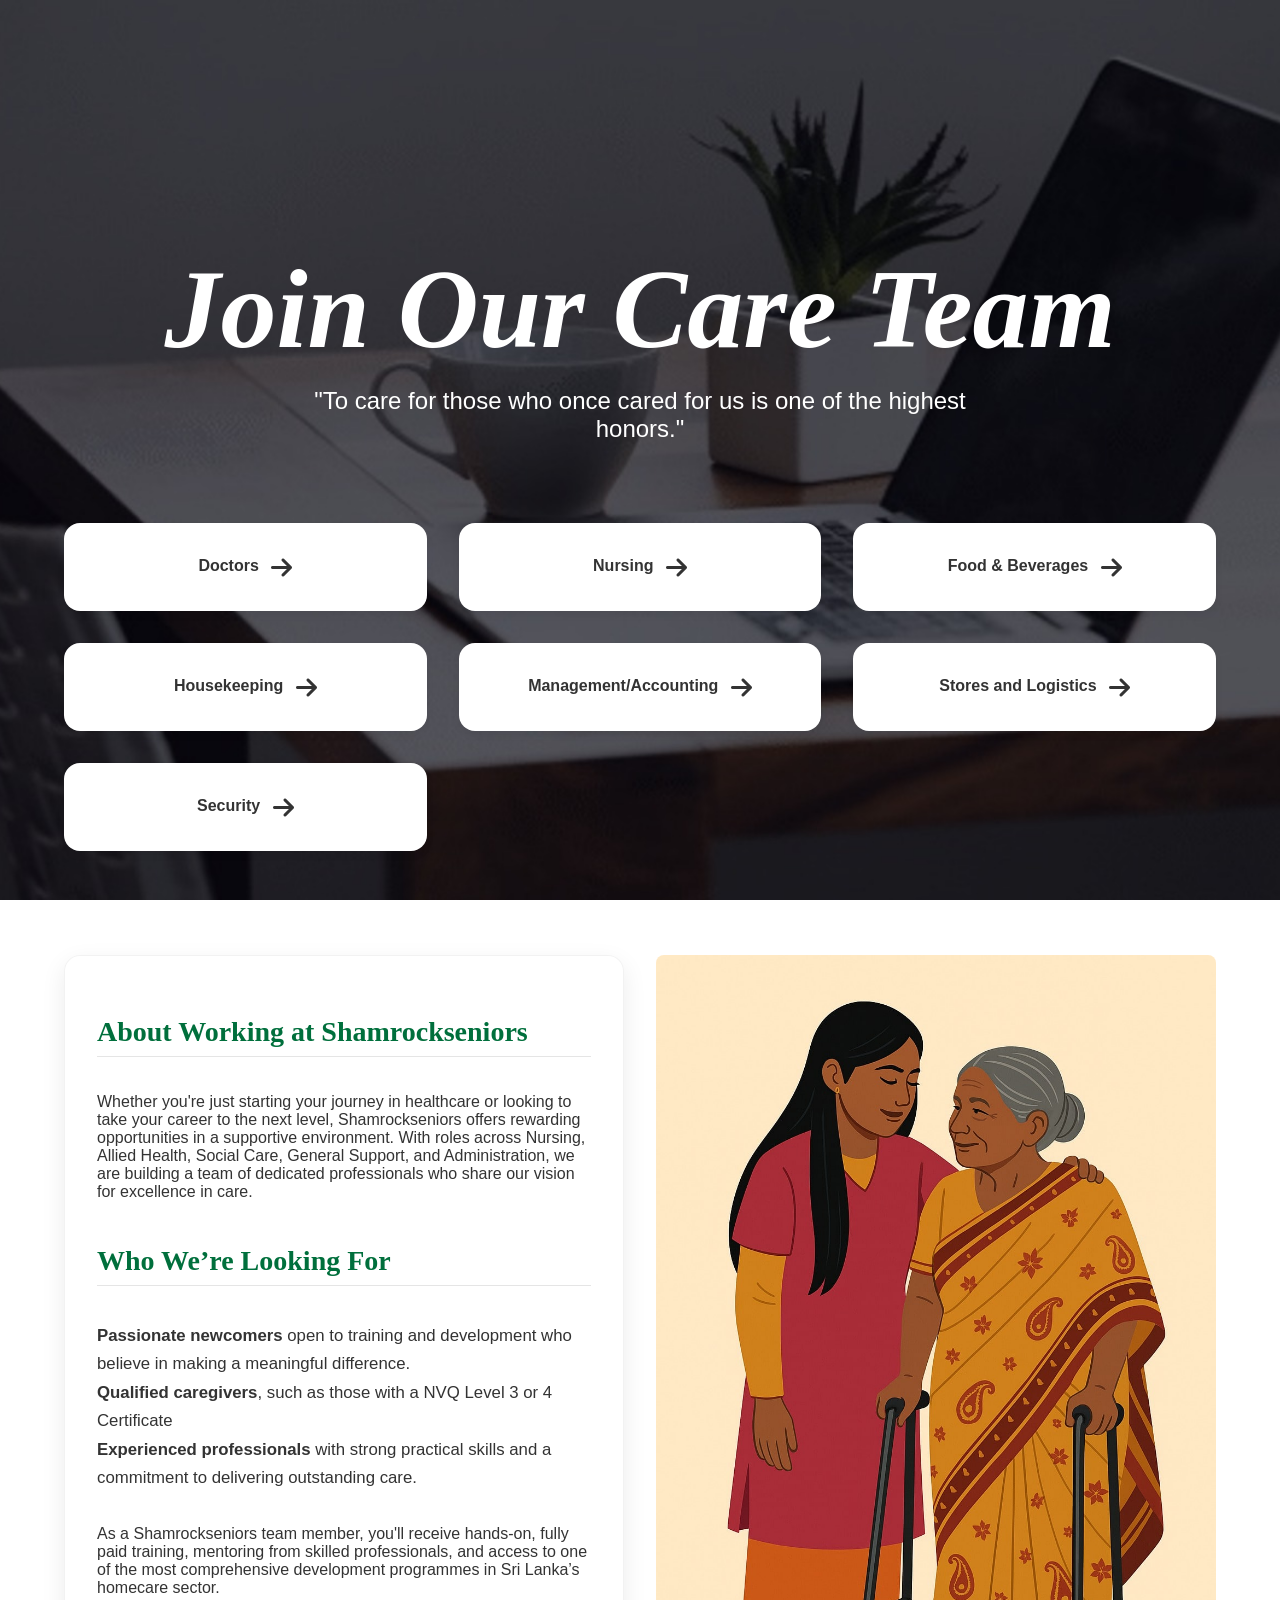
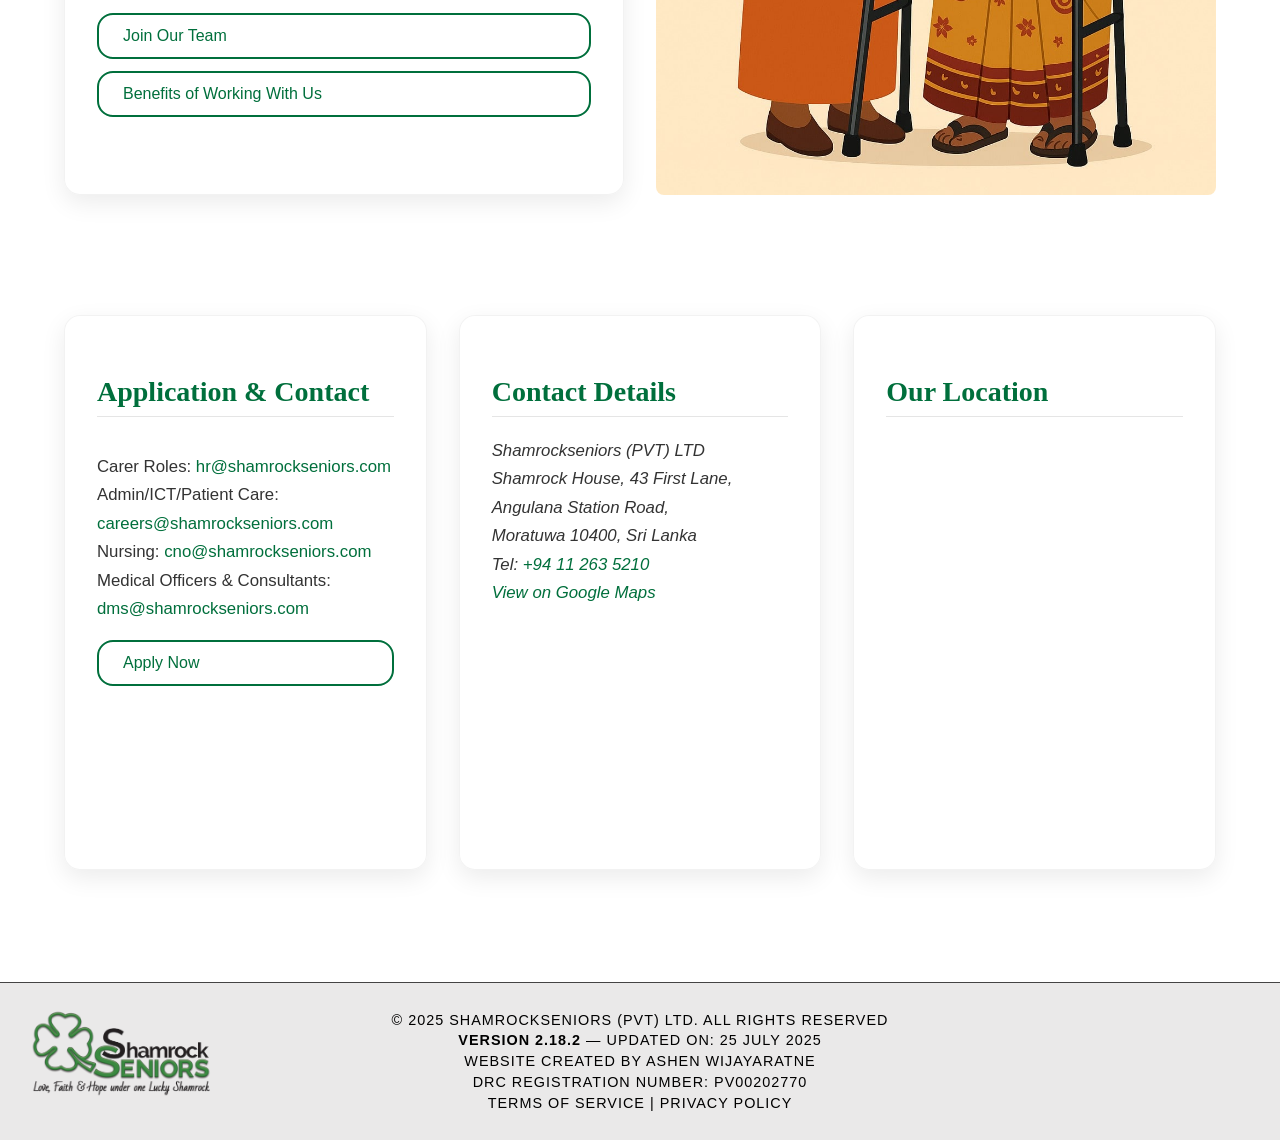
==== index.html @ 4a966e76 "first commit" ====
<!DOCTYPE html>
<html lang="en">
  <head>
    <meta charset="UTF-8" />
    <meta name="viewport" content="width=device-width, initial-scale=1.0" />
    <title>Careers @ Shamrockseniors</title>
    <link rel="stylesheet" href="styles/main.css" />
    <link
      rel="stylesheet"
      href="https://cdnjs.cloudflare.com/ajax/libs/font-awesome/6.5.0/css/all.min.css"
    />
    <script
      defer
      src="https://static.cloudflareinsights.com/beacon.min.js"
      data-cf-beacon='{"token": "533448b437704bad85caef8a41b90d67"}'
    ></script>
    <!-- Google tag (gtag.js) -->
    <script
      async
      src="https://www.googletagmanager.com/gtag/js?id=G-MVVEGXLM5V"
    ></script>
    <script>
      window.dataLayer = window.dataLayer || [];
      function gtag() {
        dataLayer.push(arguments);
      }
      gtag("js", new Date());

      gtag("config", "G-MVVEGXLM5V");
    </script>
  </head>
  <body>
    <!-- Simple Header Section -->
    <section class="simple-header container">
      <h1>Join Our Care Team</h1>
      <p class="subtitle">
        "To care for those who once cared for us is one of the highest honors."
      </p>
    </section>

    <main>
      <!-- Category Buttons -->
      <section class="category-grid container" id="categories">
        <a class="category-card" href="pages/doctors.html"
          >Doctors <i class="fas fa-arrow-right arrow-icon"></i>
        </a>
        <a class="category-card" href="pages/nursing.html"
          >Nursing <i class="fas fa-arrow-right arrow-icon"></i>
        </a>
        <a class="category-card" href="pages/FandB.html"
          >Food &amp; Beverages
          <i class="fas fa-arrow-right arrow-icon"></i>
        </a>
        <a class="category-card" href="pages/housekeeping.html"
          >Housekeeping
          <i class="fas fa-arrow-right arrow-icon"></i>
        </a>
        <a class="category-card" href="pages/management-accounting.html"
          >Management/Accounting
          <i class="fas fa-arrow-right arrow-icon"></i>
        </a>
        <a class="category-card" href="pages/stores.html"
          >Stores and Logistics <i class="fas fa-arrow-right arrow-icon"></i>
        </a>
        <a class="category-card" href="pages/security.html"
          >Security <i class="fas fa-arrow-right arrow-icon"></i>
        </a>
      </section>

      <!-- About Working at Shamrockseniors Section -->
      <section class="contact-grid container">
        <div class="contact-card">
          <h3>About Working at Shamrockseniors</h3>
          <p>
            Whether you're just starting your journey in healthcare or looking
            to take your career to the next level, Shamrockseniors offers
            rewarding opportunities in a supportive environment. With roles
            across Nursing, Allied Health, Social Care, General Support, and
            Administration, we are building a team of dedicated professionals
            who share our vision for excellence in care.
          </p>

          <h3>Who We’re Looking For</h3>
          <ul>
            <li>
              <strong>Passionate newcomers</strong> open to training and
              development who believe in making a meaningful difference.
            </li>
            <li>
              <strong>Qualified caregivers</strong>, such as those with a NVQ
              Level 3 or 4 Certificate
            </li>
            <li>
              <strong>Experienced professionals</strong> with strong practical
              skills and a commitment to delivering outstanding care.
            </li>
          </ul>
          <p>
            As a Shamrockseniors team member, you'll receive hands-on, fully
            paid training, mentoring from skilled professionals, and access to
            one of the most comprehensive development programmes in Sri Lanka’s
            homecare sector.
          </p>

          <a href="#categories" class="btn-secondary">Join Our Team</a>
          <a
            href="../pages/benefits.html"
            class="btn-secondary"
            style="margin-top: 0.75rem; display: inline-block"
          >
            Benefits of Working With Us
          </a>
        </div>

        <div class="about-image">
          <img
            src="images/nurseandoldimage.jpeg"
            alt="Nurse and elderly person"
          />
        </div>
      </section>

      <!-- Contact Info -->
      <section class="contact-grid container">
        <div class="contact-card">
          <h3>Application & Contact</h3>
          <ul>
            <li>
              Carer Roles:
              <a href="mailto:hr@shamrockseniors.com">hr@shamrockseniors.com</a>
            </li>
            <li>
              Admin/ICT/Patient Care:
              <a href="mailto:careers@shamrockseniors.com"
                >careers@shamrockseniors.com</a
              >
            </li>
            <li>
              Nursing:
              <a href="mailto:cno@shamrockseniors.com"
                >cno@shamrockseniors.com</a
              >
            </li>
            <li>
              Medical Officers & Consultants:
              <a href="mailto:dms@shamrockseniors.com"
                >dms@shamrockseniors.com</a
              >
            </li>
          </ul>
          <a href="mailto:hr@shamrockseniors.com" class="btn-primary"
            >Apply Now</a
          >
        </div>
        <div class="contact-card">
          <h3>Contact Details</h3>
          <address>
            Shamrockseniors (PVT) LTD<br />
            Shamrock House, 43 First Lane,<br />
            Angulana Station Road,<br />
            Moratuwa 10400, Sri Lanka<br />
            Tel: <a href="tel:+94112635210">+94 11 263 5210</a><br />
            <a href="https://maps.app.goo.gl/jB15w5Lfc6PCYySE7" target="_blank"
              >View on Google Maps</a
            >
          </address>
        </div>
        <div class="contact-card">
          <h3>Our Location</h3>
          <iframe
            src="https://www.google.com/maps/embed?pb=!1m18!1m12!1m3!1d707.5097040660436!2d79.882061147655!3d6.798896254391463!2m3!1f0!2f0!3f0!3m2!1i1024!2i768!4f13.1!3m3!1m2!1s0x3ae245247105eac7%3A0x2ebaddae3370b26f!2s43%201st%20Ln%2C%20Moratuwa%2010400!5e1!3m2!1sen!2slk!4v1750935492772!5m2!1sen!2slk"
            width="300"
            height="400"
            style="border: 0"
            allowfullscreen=""
            loading="lazy"
            referrerpolicy="no-referrer-when-downgrade"
          ></iframe>
        </div>
      </section>
    </main>
    <!-- Footer -->
    <footer class="site-footer">
      <div class="footer-wrapper">
        <div class="fixed-logo">
          <a href="../index.html">
            <img
              src="../images/logo_finalVector.png"
              alt="Shamrockseniors Logo"
            />
          </a>
        </div>
        <div class="footer-content">
          <p>© 2025 Shamrockseniors (PVT) LTD. All Rights Reserved</p>
          <p>
            <strong>Version 2.18.2</strong> &mdash; Updated on:
            <time datetime="2025-07-25">25 July 2025</time>
          </p>
          <p>Website created by Ashen Wijayaratne</p>
          <p>DRC Registration Number: PV00202770</p>
          <p>
            <a href="../pages/terms.html">Terms of Service</a> |
            <a href="../pages/privacy.html">Privacy Policy</a>
          </p>
        </div>
      </div>
    </footer>
  </body>
</html>
---- styles/main.css ----
/* ============================
   VARIABLES
============================ */
:root {
  --green-start: #007a4d;
  --green-end: #009e5c;
  --green-dark: #006f3c;
  --gray-dark: #333;
  --gray-light: #f9f9f9;
  --white: #fff;
  --radius: 16px;
  --shadow: rgba(0, 0, 0, 0.05);
  --font: "Inter", sans-serif;
}

/* ============================
   GLOBAL STYLES
============================ */
body {
  margin: 0;
  font-family: var(--font);
  color: var(--gray-dark);
  background: url("../images/background.jpeg") no-repeat center center fixed;
  background-size: cover;
  -webkit-font-smoothing: antialiased;
}

.container {
  width: 90%;
  max-width: 1200px;
  margin: auto;
  padding: 3.5rem 0;
}

/* ============================
   HEADER SECTION
============================ */
.simple-header {
  padding: 2rem 1rem 2rem;
  text-align: center;
  margin-top: 120px;
}

.simple-header h1 {
  font-size: 7rem;
  margin-bottom: 0.8rem;
  color: white;
  font-style: italic;
  font-family: "Times New Roman", Times, serif;
}

.simple-header .subtitle {
  font-size: 1.5rem;
  color: white;
  max-width: 700px;
  margin: 0 auto;
}

/* ============================
   CATEGORY GRID / CARDS
============================ */
.category-grid {
  display: grid;
  grid-template-columns: repeat(auto-fit, minmax(280px, 1fr));
  gap: 2rem;
  padding: 3rem 0;
}

.category-card {
  background: var(--white);
  border-radius: var(--radius);
  padding: 2rem;
  text-align: center;
  color: var(--gray-dark);
  font-weight: bold;
  text-decoration: none;
  box-shadow: 0 4px 8px var(--shadow);
  transition: transform 0.2s ease, box-shadow 0.3s ease;
}

.category-card:hover {
  transform: translateY(-6px) scale(1.02);
  box-shadow: 0 6px 16px rgba(0, 0, 0, 0.08);
  background-color: #108404;
  color: white;
}

.small-bullets {
  font-size: 0.2rem;
  list-style-type: disc;
  margin-left: 20px;
}

.small-bullets li {
  margin-bottom: 8px; /* Adds some space between each bullet point */
}

/* ============================
   INFO SECTION
============================ */
.info-split {
  background-color: rgba(255, 255, 255, 0.9);
  border-radius: var(--radius);
  border: 1px solid rgba(0, 0, 0, 0.05);
  box-shadow: 0 8px 24px rgba(0, 0, 0, 0.08);
  backdrop-filter: blur(2px);
  -webkit-backdrop-filter: blur(2px);
  display: flex;
  flex-wrap: wrap;
  gap: 2rem;
  padding: 2rem;
}

.info-text {
  flex: 1 1 50%;
  min-width: 300px;
  padding: 2rem;
  background-color: rgba(255, 255, 255, 0.9);
  border-radius: var(--radius);
  box-shadow: 0 8px 20px rgba(0, 0, 0, 0.06);
}

.info-image {
  flex: 1 1 40%;
  min-width: 280px;
}

.info-image img {
  width: 100%;
  height: auto;
  border-radius: 12px;
  box-shadow: 0 8px 20px rgba(0, 0, 0, 0.2);
}

/* ============================
   ABOUT BOXES (VALUES, QUALITIES)
============================ */
.about-subsections {
  display: flex;
  flex-wrap: wrap;
  gap: 1.5rem;
  margin-top: 1.5rem;
}

.about-box {
  flex: 1 1 45%;
  background-color: #ffffff;
  padding: 2rem;
  border-radius: var(--radius);
  border: 1px solid #e0e0e0;
  box-shadow: 0 4px 12px rgba(0, 0, 0, 0.08);
}

.about-box ul {
  padding-left: 1.5rem;
  margin-top: 1rem;
}

.about-box li::marker {
  color: var(--green-dark);
}

.about-section {
  display: flex;
  gap: 2rem;
  align-items: flex-start;
  margin: 4rem auto;
  flex-wrap: wrap;
}

.about-text {
  flex: 1 1 500px;
  min-width: 280px;
}

.about-image {
  flex: 1 1 400px;
  min-width: 280px;
}

.about-image img {
  width: 100%;
  border-radius: 8px;
  display: block;
}

/* ============================
   CONTACT SECTION
============================ */
.contact-grid {
  display: grid;
  grid-template-columns: repeat(auto-fit, minmax(320px, 1fr));
  gap: 2rem;
  padding-bottom: 4rem;
}

.contact-card {
  background-color: rgba(255, 255, 255, 0.9);
  border-radius: var(--radius);
  border: 1px solid rgba(0, 0, 0, 0.05);
  box-shadow: 0 8px 24px rgba(0, 0, 0, 0.08);
  padding: 2rem;
  transition: transform 0.2s ease, box-shadow 0.3s ease;
  backdrop-filter: blur(2px);
  -webkit-backdrop-filter: blur(2px);
  display: flex;
  flex-direction: column;
  justify-content: flex-start; /* default */
  min-height: 400px; /* or a height that fits your content, so button can stick bottom */
  padding-bottom: 2rem; /* add some bottom padding so button has breathing room */
}

.contact-card:hover {
  transform: translateY(-6px) scale(1.02);
  box-shadow: 0 6px 16px rgba(0, 0, 0, 0.08);
}

.contact-card h3 {
  border-bottom: 1px solid rgba(0, 0, 0, 0.1);
  padding-bottom: 0.5rem;
  margin-bottom: 1.25rem;
}

.contact-card ul {
  list-style: none;
  padding: 0;
}

.contact-card a {
  color: var(--green-dark);
  font-weight: 500;
  text-decoration: none;
}

.contact-card a:hover {
  text-decoration: none;
}

.nursing-heading {
  color: white;
  font-family: "Georgia", serif;
  font-size: 1.8rem;
  font-weight: 600;
  text-shadow: 1px 1px 4px rgba(0, 0, 0, 0.5);
  margin-bottom: 2rem;
  letter-spacing: 0.5px;
}

.black-heading {
  color: black;
  font-size: 1.2em; /* You can adjust this to your liking */
  margin-top: 1em;
  margin-bottom: 0.5em;
}

/* ============================
   TYPOGRAPHY
============================ */
.info-text h2,
.about-box h3,
.contact-card h3 {
  font-family: "Georgia", serif;
  font-weight: 600;
  color: var(--green-dark);
  font-size: 1.75rem;
}

.info-text p,
.about-box li,
.contact-card li,
.contact-card address {
  font-family: var(--font);
  font-size: 1.05rem;
  line-height: 1.7;
  color: #333;
}

/* ============================
   BUTTONS
============================ */
.btn-primary,
.btn-secondary {
  font-weight: bold;
  text-decoration: none;
  padding: 0.75rem 1.5rem;
  border-radius: var(--radius);
  display: inline-block;
}

.btn-primary {
  background: transparent;
  color: var(--green-dark);
  border: 2px solid var(--green-dark);
  transition: background-color 0.2s;
}

.btn-primary:hover {
  background-color: #108404;
  text-decoration: none;
  color: white;
  border: none;
}

.btn-secondary {
  background: transparent;
  color: var(--green-dark);
  border: 2px solid var(--green-dark);
  transition: background-color 0.2s;
}

.btn-secondary:hover {
  background-color: #108404;
  text-decoration: none;
  color: white;
  border: 2px #108404;
}

.arrow-icon {
  margin-left: 0.5rem;
  font-size: 1.5rem;
  vertical-align: middle;
}

.back-button {
  position: fixed;
  top: 20px;
  left: 20px;
  background-color: #108404;
  color: white;
  padding: 0.5rem 1rem;
  text-decoration: none;
  font-size: 0.9rem;
  border-radius: 6px;
  font-weight: bold;
  box-shadow: 0 2px 6px rgba(0, 0, 0, 0.2);
  transition: background-color 0.3s ease;
  z-index: 1000;
}

.back-button:hover {
  background-color: #0c6c03;
}

/* ============================
   FOOTER
============================ */
.site-footer {
  background-color: rgba(214, 212, 212, 0.5);
  color: black;
  padding: 1.5rem 1rem 0.5rem;
  font-size: 0.9rem;
  letter-spacing: 1px;
  text-transform: uppercase;
  border-top: 1px solid #444444;
  margin-top: 3rem;
  position: relative;
  min-height: 125px;
}

.footer-wrapper {
  position: relative;
  width: 100%;
}

.fixed-logo {
  position: absolute;
  top: 0;
  left: 0;
  pointer-events: none;
}

.fixed-logo img {
  height: 90px;
  width: auto;
  display: block;
  pointer-events: auto;
}

.footer-content {
  position: absolute;
  left: 50%;
  transform: translateX(-50%);
  text-align: center;
  max-width: 800px;
  width: 100%;
}

.footer-content p {
  margin: 0.3rem 0;
  font-weight: 300;
}

.footer-content a {
  color: black;
  text-decoration: none;
  transition: color 0.3s ease-in-out;
}

.footer-content a:hover {
  color: #108404;
  text-decoration: underline;
}

/* ============================
   RESPONSIVE
============================ */
@media (max-width: 800px) {
  .info-split {
    flex-direction: column;
    padding: 2rem 1rem;
  }

  .simple-header h1 {
    font-size: 3.5rem;
  }
}

@media (max-width: 768px) {
  .about-section {
    flex-direction: column;
  }

  .about-image,
  .about-text {
    width: 100%;
  }
}

/* Mobile view (hide the image div completely below 600px width) */
@media (max-width: 600px) {
  .about-image {
    opacity: 0;
    visibility: hidden;
    height: 0;
    overflow: hidden;
    margin: 0;
    padding: 0;
  }
}

@media (max-width: 600px) {
  .site-footer {
    padding: 2rem 1rem 1rem;
    min-height: auto;
    text-align: center;
  }

  .fixed-logo {
    position: static;
    margin: 0 auto 1rem;
    pointer-events: auto;
  }

  .footer-content {
    position: static;
    transform: none;
    margin: 0 auto;
    width: 100%;
  }
}

.btn-apply {
  display: inline-block;
  padding: 0.6rem 1.2rem; /* Slightly larger padding for better touch target */
  font-size: 1rem; /* Standard font size */
  font-weight: 600;
  color: var(--green-dark);
  background-color: #ffffff;
  border: 2px solid var(--green-dark); /* Thicker border for emphasis */
  border-radius: 16px; /* Slightly more rounded for modern look */
  text-decoration: none;
  margin-top: auto;
  transition: all 0.3s ease-in-out; /* Smooth transition on all properties */
  cursor: pointer;
  outline: none; /* Remove default outline */

  text-align: center; /* Ensures text is centered horizontally */
  line-height: normal; /* Resets any default line height for text alignment */
}

.btn-apply:hover {
  background-color: var(--green-dark);
  color: white;
  transform: translateY(-2px); /* Slight lift on hover for interactivity */
  box-shadow: 0 6px 12px rgba(0, 128, 0, 0.2); /* Enhanced shadow effect */
  text-decoration: none;
}

.testimonials-section {
  background-color: rgba(255, 255, 255, 0.95);
  border-radius: var(--radius);
  box-shadow: 0 8px 24px rgba(0, 0, 0, 0.08);
  padding: 3rem 2rem;
  margin-top: 3rem;
  text-align: center;
}

.testimonial-grid {
  display: grid;
  grid-template-columns: repeat(auto-fit, minmax(260px, 1fr));
  gap: 2rem;
  margin-top: 2rem;
}

.testimonial-card {
  background: var(--white);
  padding: 1.75rem;
  border-radius: var(--radius);
  box-shadow: 0 6px 18px rgba(0, 0, 0, 0.05);
  display: flex;
  flex-direction: column;
  align-items: center;
  text-align: center;
  transition: transform 0.3s ease, box-shadow 0.3s ease;
}

.testimonial-card:hover {
  transform: translateY(-4px);
  box-shadow: 0 10px 24px rgba(0, 0, 0, 0.1);
}

.testimonial-card img {
  width: 64px;
  height: 64px;
  border-radius: 50%;
  margin-bottom: 1rem;
  object-fit: cover;
  background-color: var(--gray-light);
}

.testimonial-card p {
  font-style: italic;
  font-size: 1rem;
  color: var(--gray-dark);
  margin-bottom: 1rem;
  line-height: 1.6;
}

.testimonial-card h4 {
  font-size: 1rem;
  font-weight: 600;
  color: var(--green-dark);
}

/* Smaller, ergonomic version of contact card */
.compact-card {
  padding: 1rem 1rem;
  min-height: 100px;
  font-size: 0.9rem;
  border-radius: 12px;
  box-shadow: 0 4px 14px rgba(0, 0, 0, 0.06);
}

.compact-card h3 {
  font-size: 1rem;
  margin-bottom: 0.75rem;
  padding-bottom: 0.4rem;
}

.contact-grid.compact-section {
  margin-top: 0;
  padding-top: 0.5rem; /* optional, small breathing room */
}
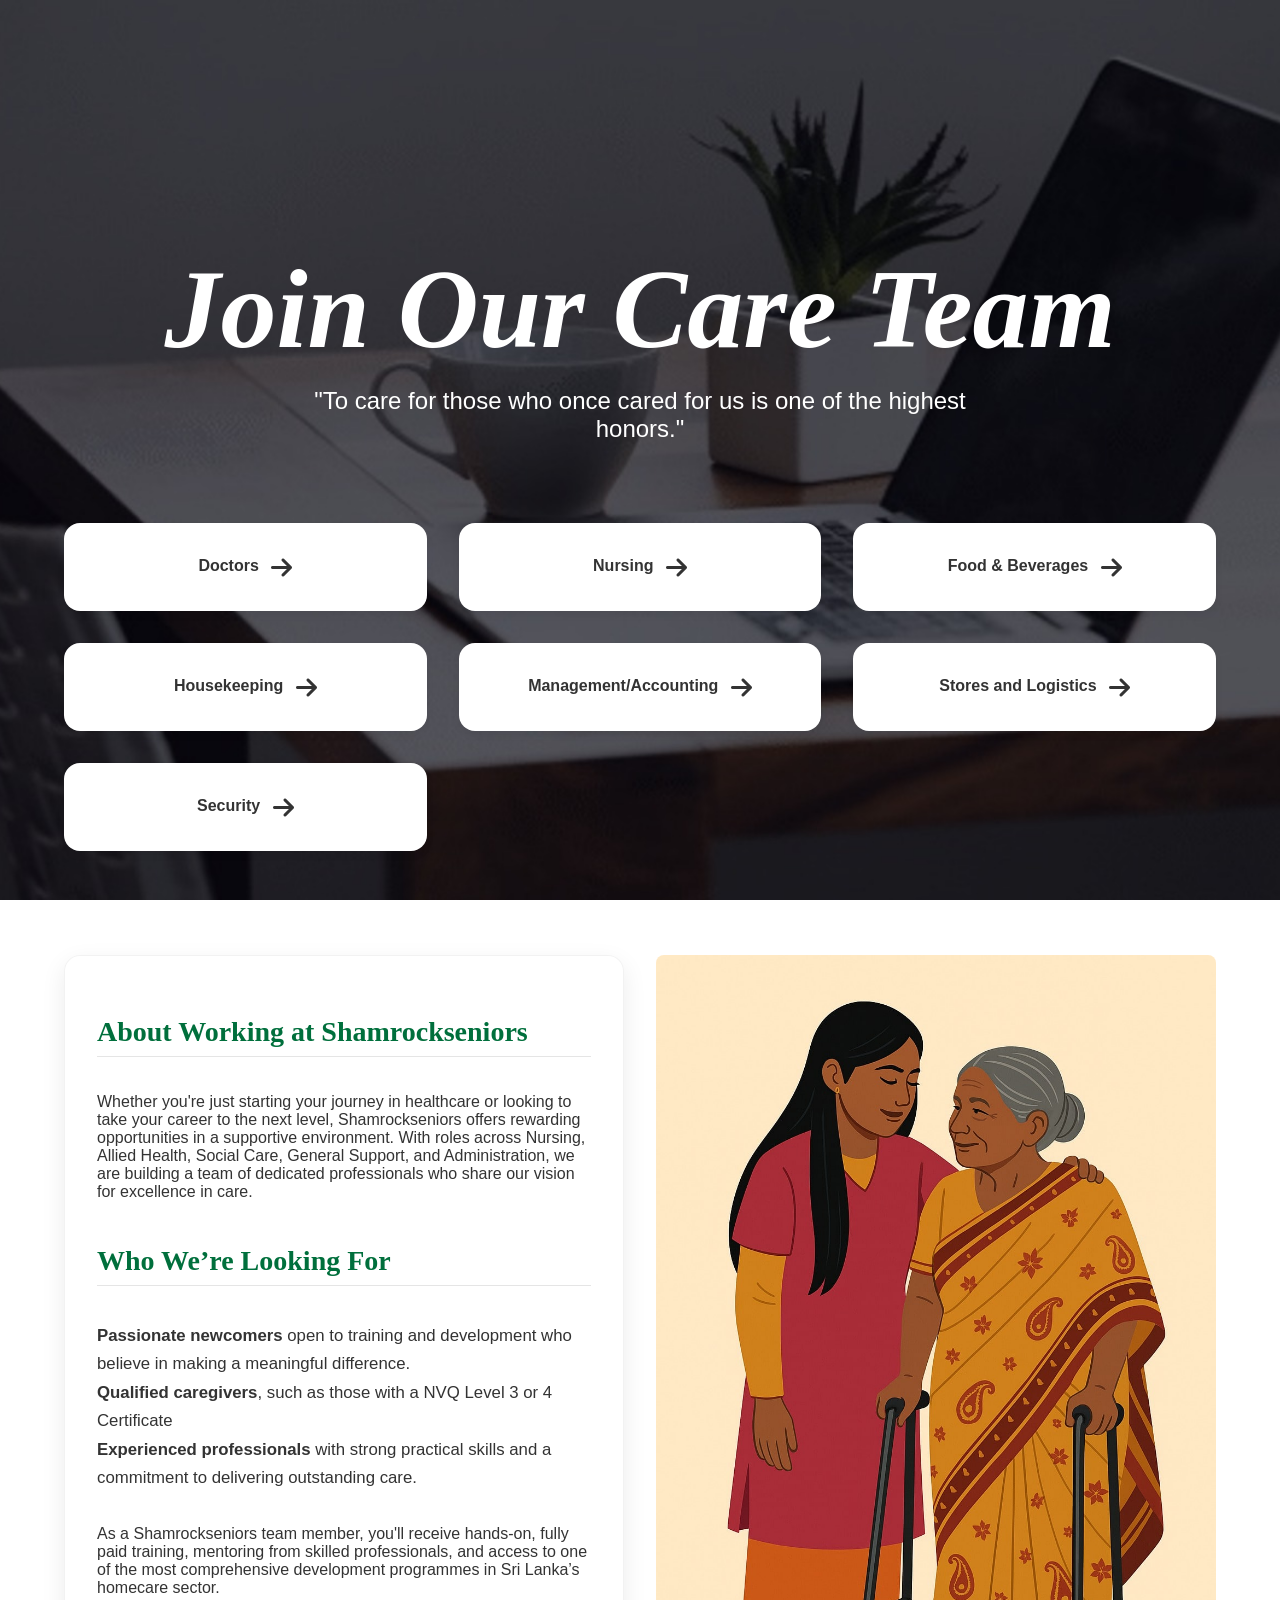
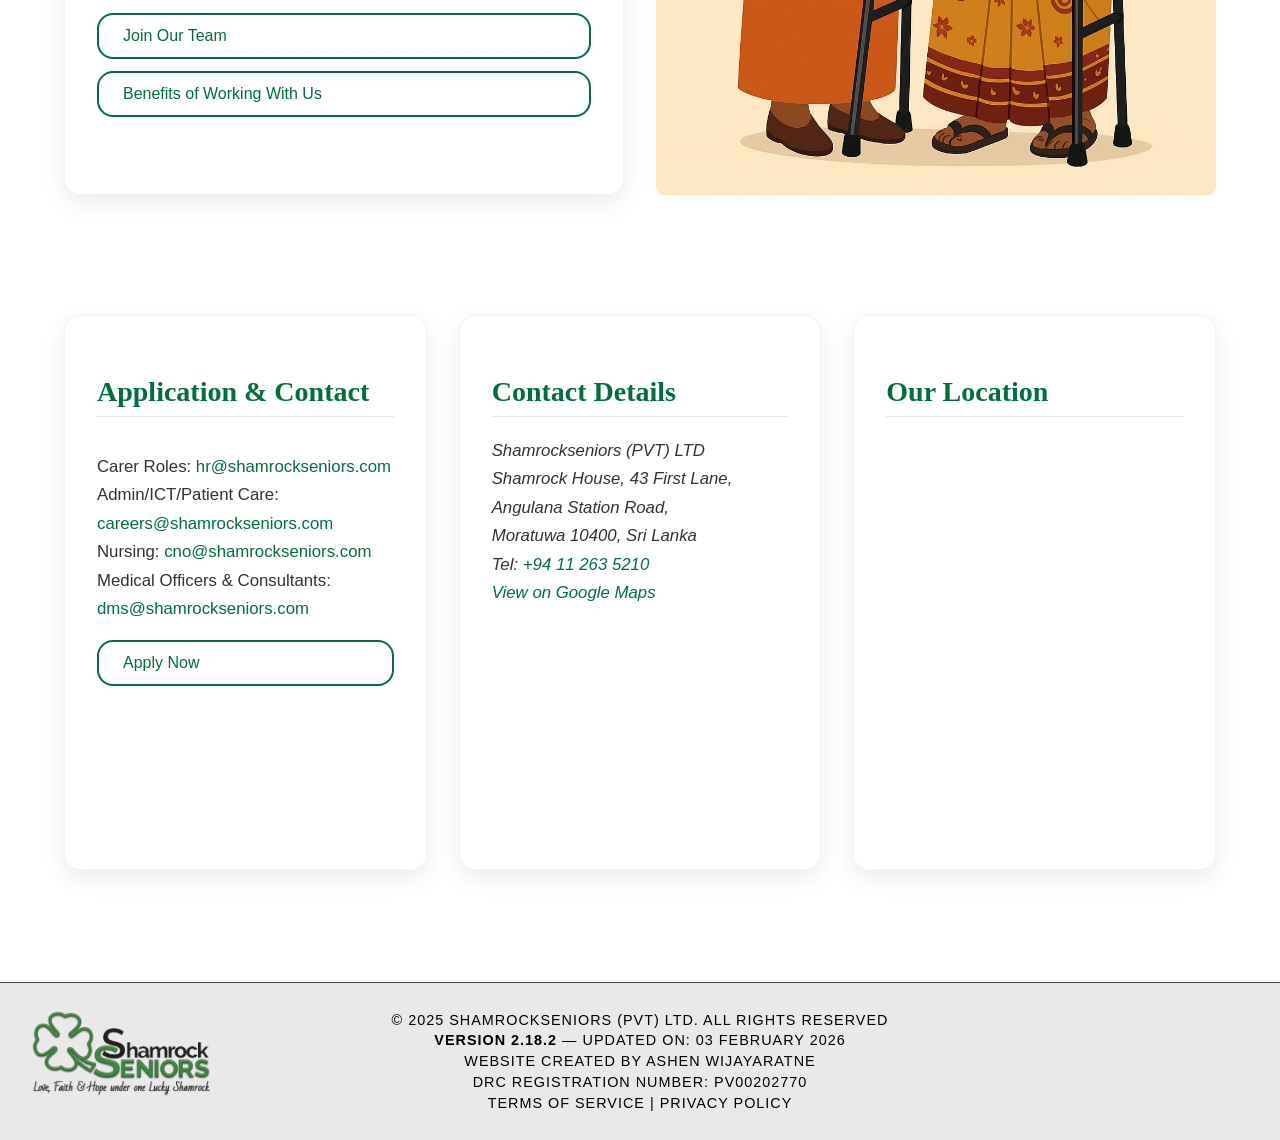
==== commit 02604c9c: "Updated dates to today" ====
--- a/index.html
+++ b/index.html
@@ -1,4 +1,4 @@
-<!DOCTYPE html>
+<!doctype html>
 <html lang="en">
   <head>
     <meta charset="UTF-8" />
@@ -194,7 +194,7 @@
           <p>© 2025 Shamrockseniors (PVT) LTD. All Rights Reserved</p>
           <p>
             <strong>Version 2.18.2</strong> &mdash; Updated on:
-            <time datetime="2025-07-25">25 July 2025</time>
+            <time datetime="2026-02-03">03 February 2026</time>
           </p>
           <p>Website created by Ashen Wijayaratne</p>
           <p>DRC Registration Number: PV00202770</p>
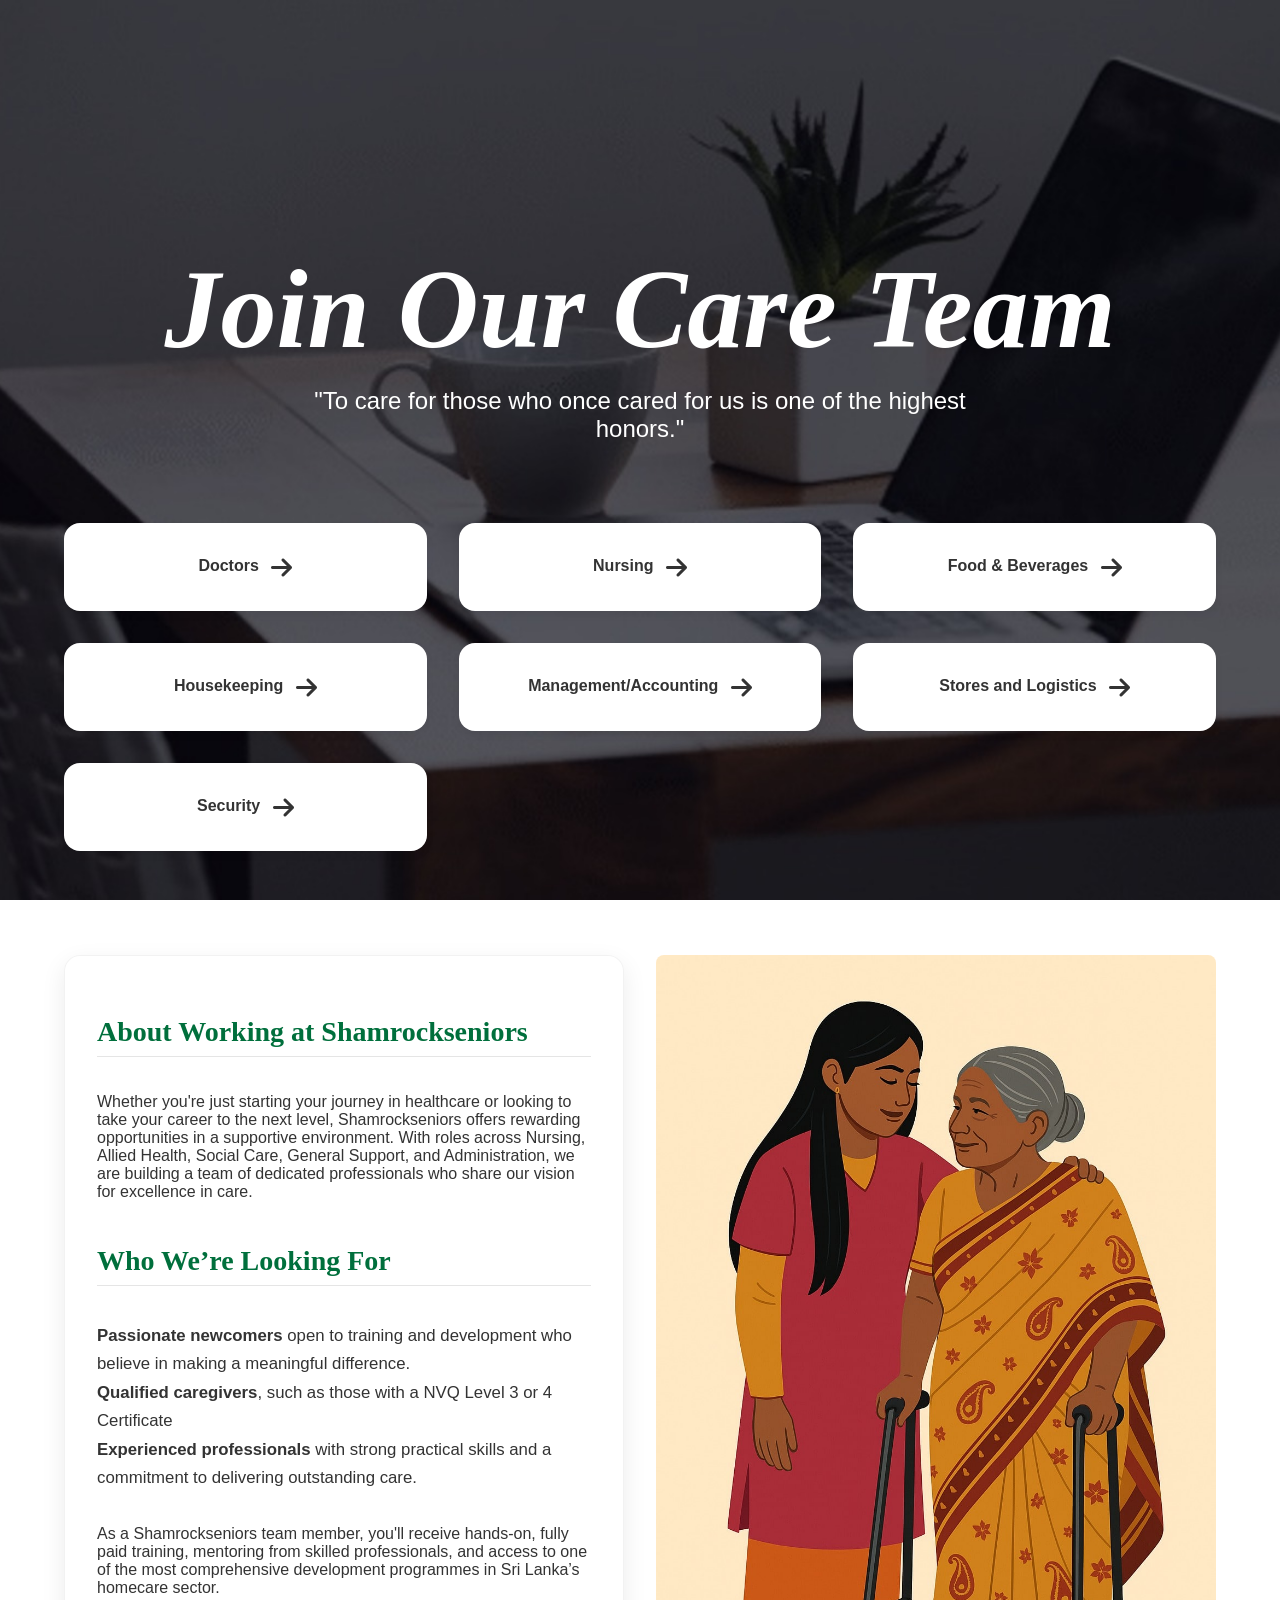
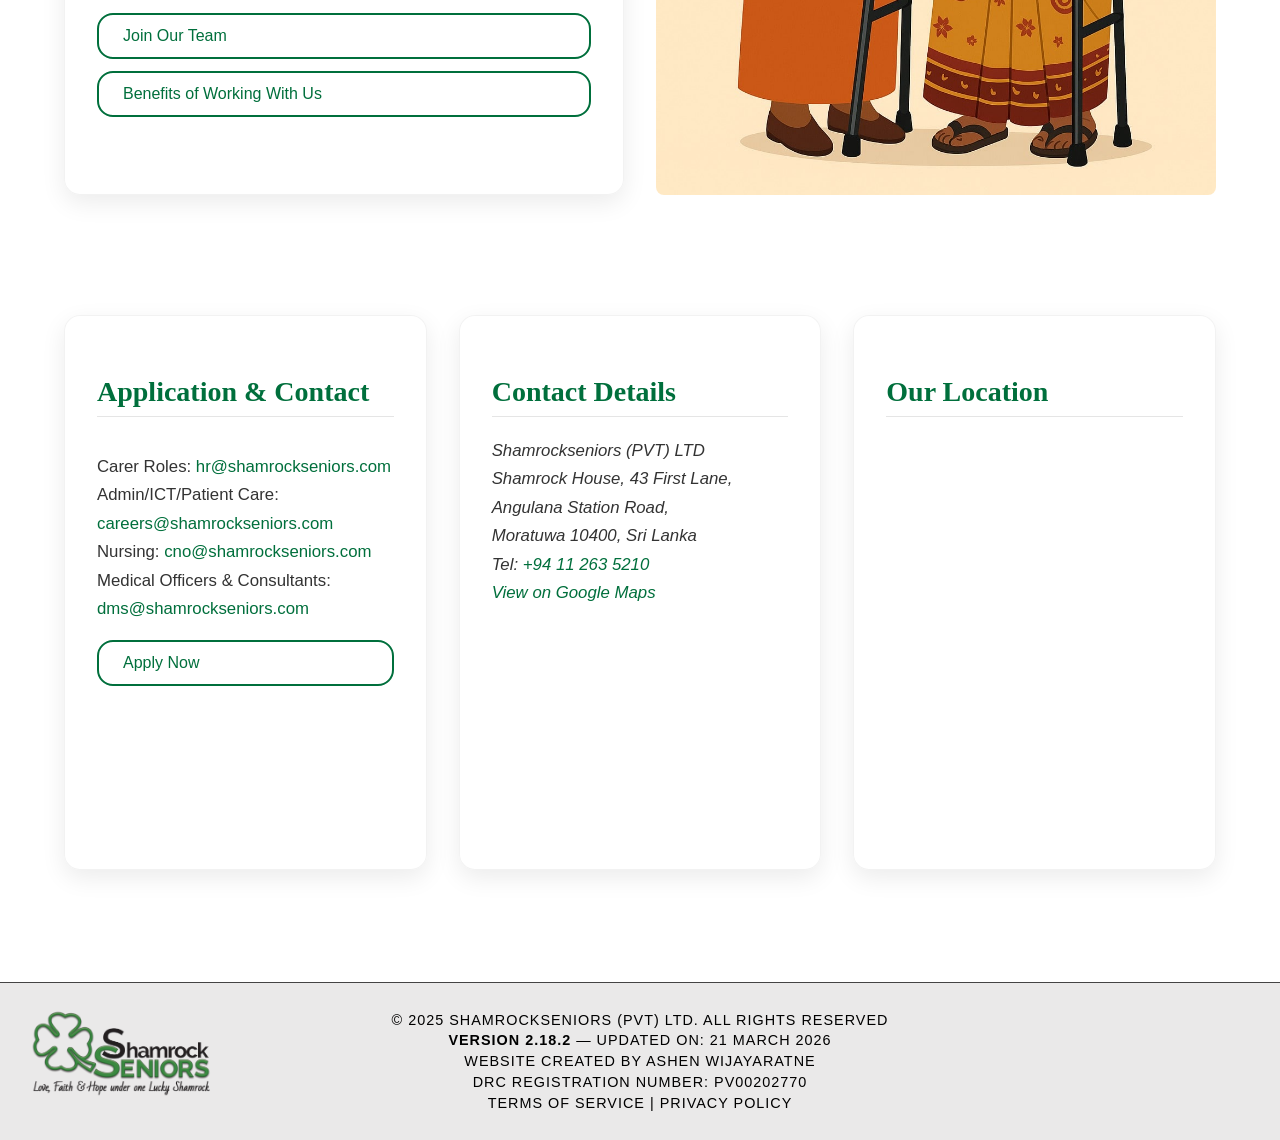
==== commit d49fc683: "Updated House keeping salaries and updated all dates." ====
--- a/index.html
+++ b/index.html
@@ -194,7 +194,7 @@
           <p>© 2025 Shamrockseniors (PVT) LTD. All Rights Reserved</p>
           <p>
             <strong>Version 2.18.2</strong> &mdash; Updated on:
-            <time datetime="2026-02-03">03 February 2026</time>
+            <time datetime="2026-03-21">21 March 2026</time>
           </p>
           <p>Website created by Ashen Wijayaratne</p>
           <p>DRC Registration Number: PV00202770</p>
